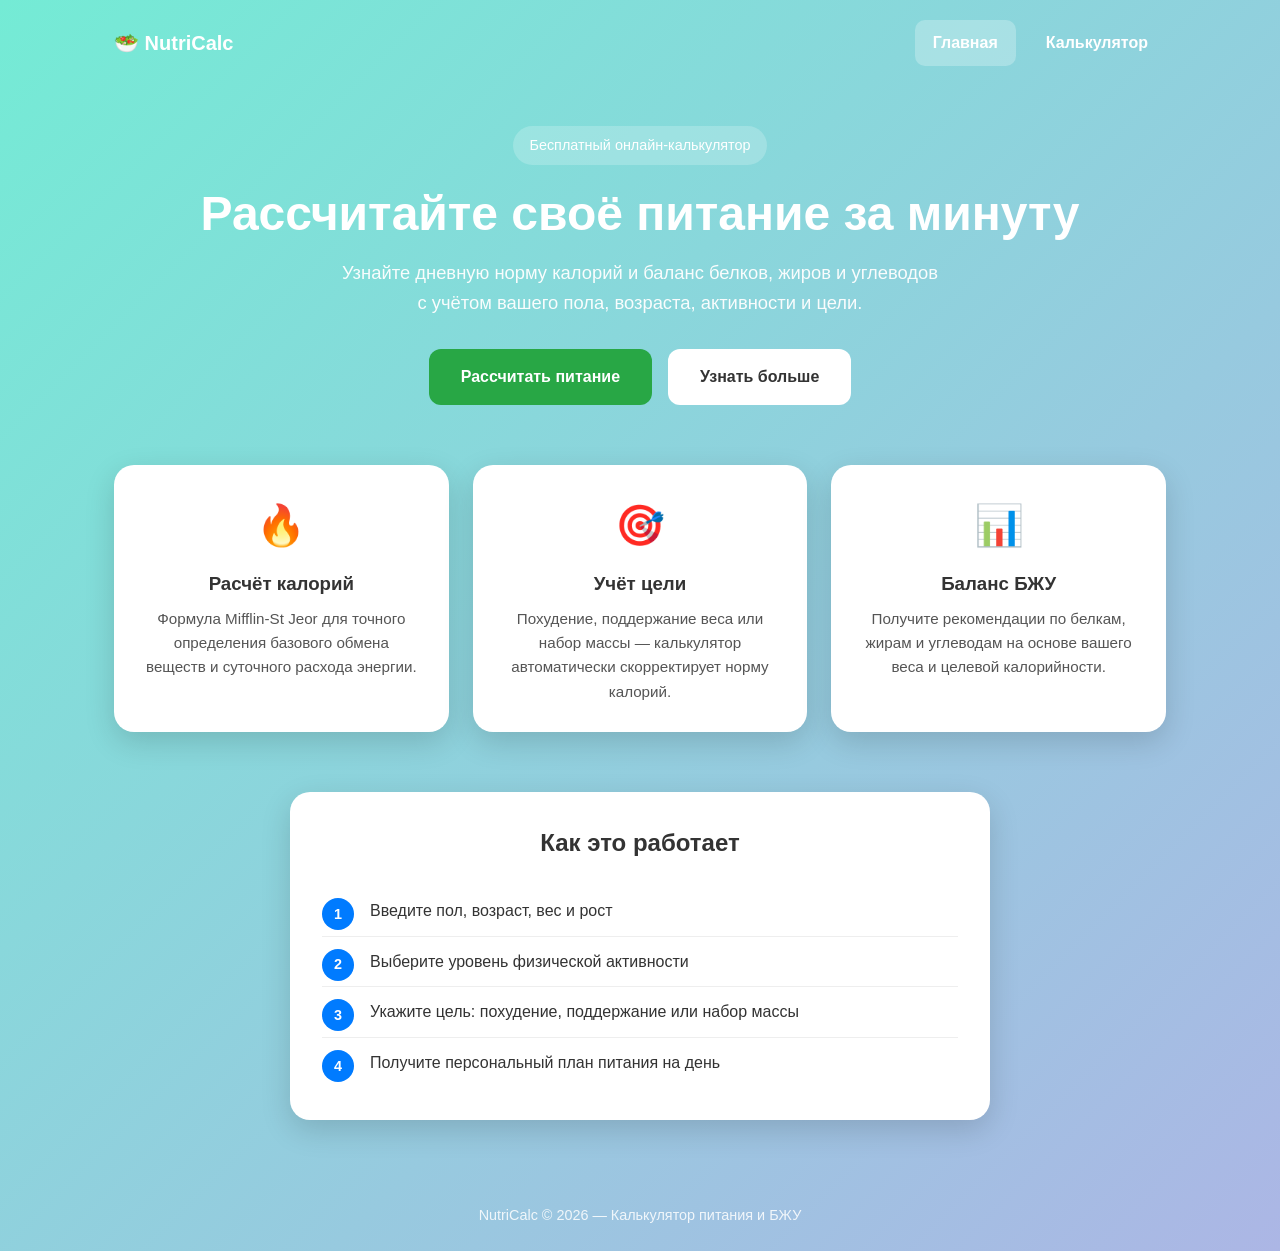
==== index.html @ 10511584 "Add files via upload" ====
<!DOCTYPE html>
<html lang="ru">
<head>
    <meta charset="UTF-8">
    <meta name="viewport" content="width=device-width, initial-scale=1.0">
    <meta name="description" content="Калькулятор питания — расчёт калорий и БЖУ для похудения, поддержания веса или набора массы.">
    <title>NutriCalc — Калькулятор питания и БЖУ</title>
    <link rel="stylesheet" href="css/main.css">
</head>
<body>

<nav class="nav">
    <a href="index.html" class="nav-logo">🥗 NutriCalc</a>
    <div class="nav-links">
        <a href="index.html" class="nav-link nav-link--active">Главная</a>
        <a href="calculator.html" class="nav-link">Калькулятор</a>
    </div>
</nav>

<header class="hero">
    <span class="hero-badge">Бесплатный онлайн-калькулятор</span>
    <h1>Рассчитайте своё питание за минуту</h1>
    <p>
        Узнайте дневную норму калорий и баланс белков, жиров и углеводов
        с учётом вашего пола, возраста, активности и цели.
    </p>
    <div class="hero-actions">
        <a href="calculator.html" class="btn btn-primary">Рассчитать питание</a>
        <a href="#features" class="btn btn-secondary">Узнать больше</a>
    </div>
</header>

<section class="features" id="features">
    <div class="features-grid">
        <article class="feature-card">
            <div class="feature-icon">🔥</div>
            <h3>Расчёт калорий</h3>
            <p>Формула Mifflin-St Jeor для точного определения базового обмена веществ и суточного расхода энергии.</p>
        </article>
        <article class="feature-card">
            <div class="feature-icon">🎯</div>
            <h3>Учёт цели</h3>
            <p>Похудение, поддержание веса или набор массы — калькулятор автоматически скорректирует норму калорий.</p>
        </article>
        <article class="feature-card">
            <div class="feature-icon">📊</div>
            <h3>Баланс БЖУ</h3>
            <p>Получите рекомендации по белкам, жирам и углеводам на основе вашего веса и целевой калорийности.</p>
        </article>
    </div>
</section>

<section class="how-it-works">
    <h2>Как это работает</h2>
    <ol class="steps">
        <li>Введите пол, возраст, вес и рост</li>
        <li>Выберите уровень физической активности</li>
        <li>Укажите цель: похудение, поддержание или набор массы</li>
        <li>Получите персональный план питания на день</li>
    </ol>
</section>

<footer class="footer">
    <p>NutriCalc © 2026 — Калькулятор питания и БЖУ</p>
</footer>

</body>
</html>
---- css/main.css ----
/* ===============================
   ОБЩИЕ СТИЛИ
================================ */

* {
    box-sizing: border-box;
    margin: 0;
    padding: 0;
}

:root {
    --gradient: linear-gradient(135deg, #74ebd5, #acb6e5);
    --primary: #28a745;
    --primary-hover: #218838;
    --accent: #007bff;
    --text: #333;
    --text-muted: #555;
    --white: #fff;
    --shadow: 0 10px 30px rgba(0, 0, 0, 0.15);
    --radius: 20px;
}

body {
    font-family: "Segoe UI", Arial, sans-serif;
    color: var(--text);
    background: var(--gradient);
    min-height: 100vh;
    line-height: 1.6;
}

a {
    color: inherit;
    text-decoration: none;
}

/* ===============================
   НАВИГАЦИЯ
================================ */

.nav {
    display: flex;
    align-items: center;
    justify-content: space-between;
    max-width: 1100px;
    margin: 0 auto;
    padding: 20px 24px;
}

.nav-logo {
    font-size: 1.25rem;
    font-weight: 700;
    color: var(--white);
}

.nav-links {
    display: flex;
    gap: 12px;
}

.nav-link {
    padding: 10px 18px;
    border-radius: 10px;
    color: var(--white);
    font-weight: 600;
    transition: background 0.2s;
}

.nav-link:hover {
    background: rgba(255, 255, 255, 0.2);
}

.nav-link--active {
    background: rgba(255, 255, 255, 0.25);
}

/* ===============================
   ЛЕНДИНГ
================================ */

.hero {
    max-width: 1100px;
    margin: 0 auto;
    padding: 40px 24px 60px;
    text-align: center;
    color: var(--white);
}

.hero-badge {
    display: inline-block;
    padding: 8px 16px;
    background: rgba(255, 255, 255, 0.2);
    border-radius: 50px;
    font-size: 0.9rem;
    margin-bottom: 20px;
}

.hero h1 {
    font-size: clamp(2rem, 5vw, 3rem);
    margin-bottom: 16px;
    line-height: 1.2;
}

.hero p {
    font-size: 1.15rem;
    max-width: 600px;
    margin: 0 auto 32px;
    opacity: 0.95;
}

.hero-actions {
    display: flex;
    gap: 16px;
    justify-content: center;
    flex-wrap: wrap;
}

.btn {
    display: inline-block;
    padding: 15px 32px;
    border-radius: 12px;
    font-size: 1rem;
    font-weight: 600;
    cursor: pointer;
    border: none;
    transition: transform 0.2s, background 0.2s;
}

.btn:hover {
    transform: translateY(-2px);
}

.btn-primary {
    background: var(--primary);
    color: var(--white);
}

.btn-primary:hover {
    background: var(--primary-hover);
}

.btn-secondary {
    background: var(--white);
    color: var(--text);
}

.btn-secondary:hover {
    background: #f0f0f0;
}

.features {
    max-width: 1100px;
    margin: 0 auto;
    padding: 0 24px 60px;
}

.features-grid {
    display: grid;
    grid-template-columns: repeat(auto-fit, minmax(260px, 1fr));
    gap: 24px;
}

.feature-card {
    background: var(--white);
    padding: 28px;
    border-radius: var(--radius);
    box-shadow: var(--shadow);
    text-align: center;
}

.feature-icon {
    font-size: 2.5rem;
    margin-bottom: 12px;
}

.feature-card h3 {
    margin-bottom: 8px;
    color: var(--text);
}

.feature-card p {
    color: var(--text-muted);
    font-size: 0.95rem;
}

.how-it-works {
    max-width: 700px;
    margin: 0 auto 60px;
    padding: 32px;
    background: var(--white);
    border-radius: var(--radius);
    box-shadow: var(--shadow);
}

.how-it-works h2 {
    text-align: center;
    margin-bottom: 24px;
}

.steps {
    list-style: none;
    counter-reset: step;
}

.steps li {
    counter-increment: step;
    padding: 12px 0 12px 48px;
    position: relative;
    border-bottom: 1px solid #eee;
}

.steps li:last-child {
    border-bottom: none;
}

.steps li::before {
    content: counter(step);
    position: absolute;
    left: 0;
    top: 12px;
    width: 32px;
    height: 32px;
    background: var(--accent);
    color: var(--white);
    border-radius: 50%;
    display: flex;
    align-items: center;
    justify-content: center;
    font-weight: 700;
    font-size: 0.9rem;
}

.footer {
    text-align: center;
    padding: 24px;
    color: rgba(255, 255, 255, 0.85);
    font-size: 0.9rem;
}

/* ===============================
   КАЛЬКУЛЯТОР
================================ */

.page-calculator {
    padding: 20px 24px 40px;
}

.container {
    max-width: 600px;
    margin: auto;
    background: var(--white);
    padding: 30px;
    border-radius: var(--radius);
    box-shadow: var(--shadow);
}

.container h1 {
    text-align: center;
    color: var(--text);
}

.container .subtitle {
    text-align: center;
    color: var(--text-muted);
    margin-top: 8px;
}

.back-link {
    display: inline-block;
    margin-bottom: 16px;
    color: var(--white);
    font-weight: 600;
}

.back-link:hover {
    text-decoration: underline;
}

label {
    display: block;
    margin-top: 15px;
    font-weight: bold;
}

input,
select {
    width: 100%;
    padding: 12px;
    margin-top: 5px;
    border-radius: 10px;
    border: 1px solid #ccc;
    font-size: 16px;
}

button[type="submit"],
.btn-calculate {
    width: 100%;
    margin-top: 25px;
    padding: 15px;
    border: none;
    border-radius: 12px;
    background: var(--primary);
    color: var(--white);
    font-size: 18px;
    cursor: pointer;
}

button[type="submit"]:hover,
.btn-calculate:hover {
    background: var(--primary-hover);
}

.result {
    margin-top: 25px;
    padding: 20px;
    background: #f7f7f7;
    border-radius: 15px;
    display: none;
}

.result h2 {
    text-align: center;
}

.result.visible {
    display: block;
}

.macros {
    display: grid;
    grid-template-columns: repeat(3, 1fr);
    gap: 10px;
    margin-top: 16px;
}

.card {
    background: var(--white);
    padding: 15px;
    text-align: center;
    border-radius: 12px;
    box-shadow: 0 3px 10px rgba(0, 0, 0, 0.1);
}

.card span {
    display: block;
    font-size: 22px;
    font-weight: bold;
    color: var(--accent);
}

.info {
    margin-top: 20px;
    font-size: 14px;
    color: var(--text-muted);
    line-height: 1.5;
}

.error-message {
    margin-top: 16px;
    padding: 12px;
    background: #ffe0e0;
    color: #c00;
    border-radius: 10px;
    display: none;
}

.error-message.visible {
    display: block;
}

/* ===============================
   АДАПТИВНОСТЬ
================================ */

@media (max-width: 500px) {
    .macros {
        grid-template-columns: 1fr;
    }

    .nav {
        flex-direction: column;
        gap: 12px;
    }
}
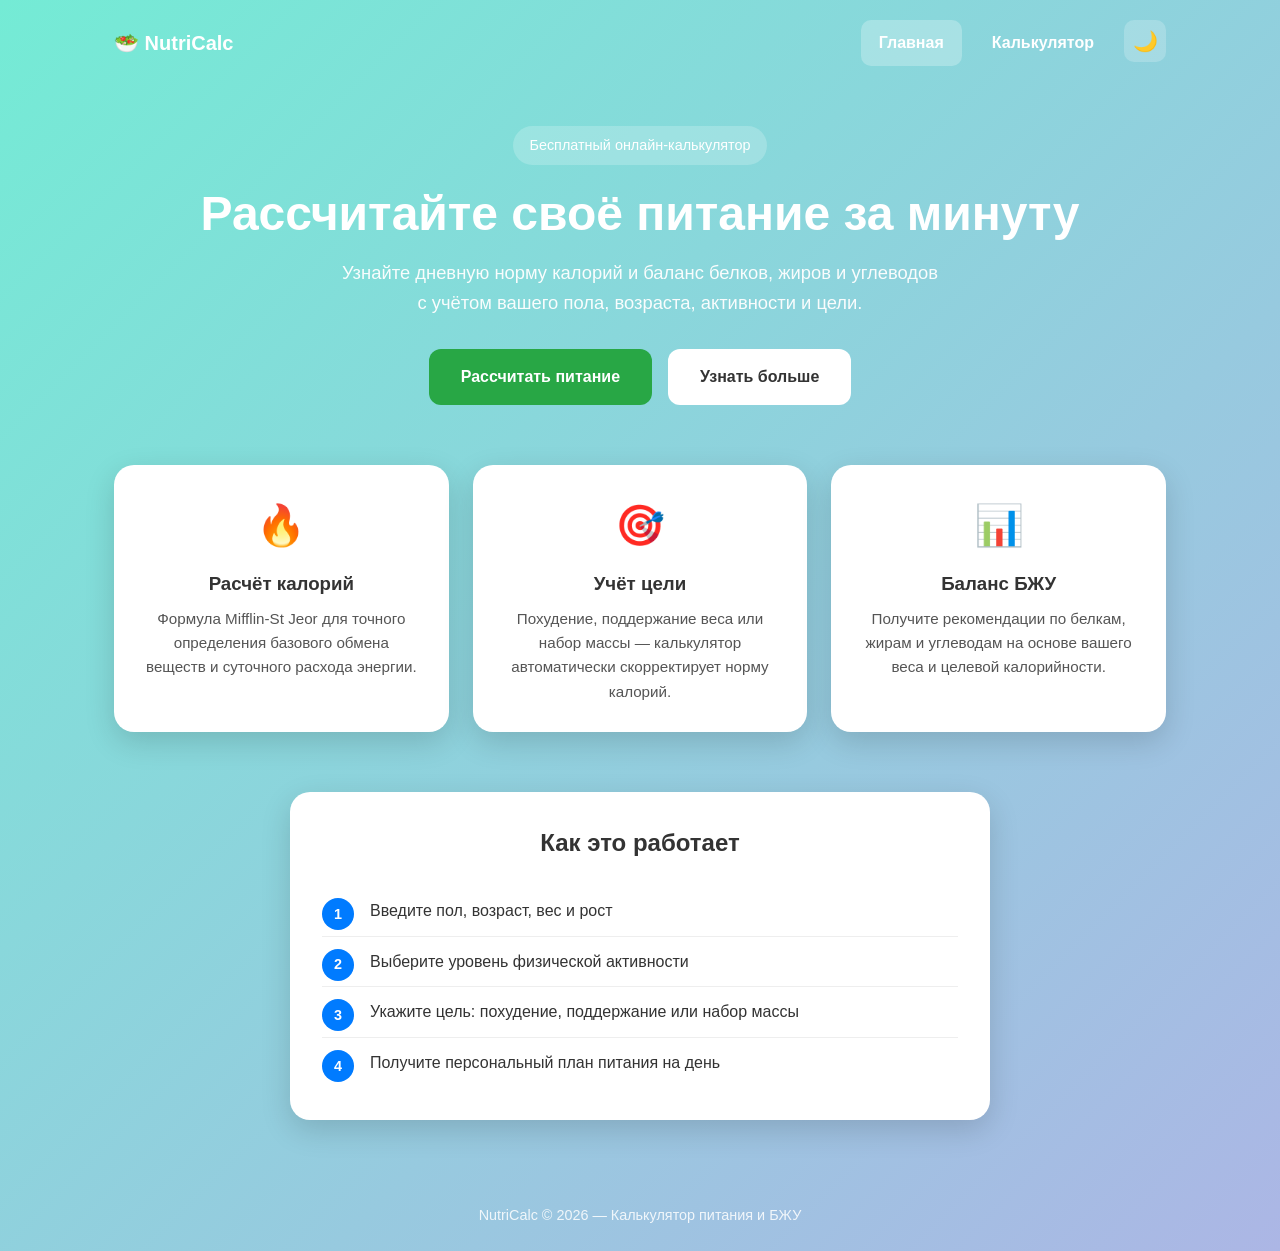
==== commit 2a34ac3e: "Update index.html Внес изменения в страницу index добавив режим смены темы со светлой на темную" ====
--- a/index.html
+++ b/index.html
@@ -6,6 +6,75 @@
     <meta name="description" content="Калькулятор питания — расчёт калорий и БЖУ для похудения, поддержания веса или набора массы.">
     <title>NutriCalc — Калькулятор питания и БЖУ</title>
     <link rel="stylesheet" href="css/main.css">
+    <script>
+        (function () {
+            var saved = localStorage.getItem("theme");
+            var prefersDark = window.matchMedia("(prefers-color-scheme: dark)").matches;
+            var theme = saved || (prefersDark ? "dark" : "light");
+            document.documentElement.setAttribute("data-theme", theme);
+        })();
+    </script>
+    <style>
+        .theme-toggle {
+            display: flex;
+            align-items: center;
+            justify-content: center;
+            width: 42px;
+            height: 42px;
+            padding: 0;
+            border: none;
+            border-radius: 10px;
+            background: rgba(255, 255, 255, 0.2);
+            color: #fff;
+            font-size: 1.25rem;
+            cursor: pointer;
+            transition: background 0.2s, transform 0.2s;
+        }
+
+        .theme-toggle:hover {
+            background: rgba(255, 255, 255, 0.3);
+            transform: scale(1.05);
+        }
+
+        [data-theme="dark"] {
+            --gradient: linear-gradient(135deg, #0f172a, #1e293b, #334155);
+            --card-bg: #1e293b;
+            --text-on-card: #f1f5f9;
+            --text-muted-on-card: #94a3b8;
+            --border-color: #334155;
+            --shadow: 0 10px 30px rgba(0, 0, 0, 0.45);
+        }
+
+        [data-theme="dark"] .feature-card,
+        [data-theme="dark"] .how-it-works {
+            background: var(--card-bg);
+            box-shadow: var(--shadow);
+        }
+
+        [data-theme="dark"] .feature-card h3,
+        [data-theme="dark"] .how-it-works h2 {
+            color: var(--text-on-card);
+        }
+
+        [data-theme="dark"] .feature-card p,
+        [data-theme="dark"] .steps li {
+            color: var(--text-muted-on-card);
+        }
+
+        [data-theme="dark"] .steps li {
+            border-bottom-color: var(--border-color);
+        }
+
+        [data-theme="dark"] .btn-secondary {
+            background: var(--card-bg);
+            color: var(--text-on-card);
+            border: 1px solid var(--border-color);
+        }
+
+        [data-theme="dark"] .btn-secondary:hover {
+            background: #334155;
+        }
+    </style>
 </head>
 <body>
 
@@ -14,6 +83,7 @@
     <div class="nav-links">
         <a href="index.html" class="nav-link nav-link--active">Главная</a>
         <a href="calculator.html" class="nav-link">Калькулятор</a>
+        <button type="button" class="theme-toggle" id="theme-toggle" aria-label="Переключить тему" title="Переключить тему">🌙</button>
     </div>
 </nav>
 
@@ -64,5 +134,30 @@
     <p>NutriCalc © 2026 — Калькулятор питания и БЖУ</p>
 </footer>
 
+<script>
+    (function () {
+        var toggle = document.getElementById("theme-toggle");
+        var icons = { light: "🌙", dark: "☀️" };
+
+        function updateIcon(theme) {
+            toggle.textContent = theme === "dark" ? icons.dark : icons.light;
+            toggle.setAttribute("aria-label", theme === "dark" ? "Включить светлую тему" : "Включить тёмную тему");
+        }
+
+        updateIcon(document.documentElement.getAttribute("data-theme"));
+
+        toggle.addEventListener("click", function () {
+            var current = document.documentElement.getAttribute("data-theme");
+            var next = current === "dark" ? "light" : "dark";
+            document.documentElement.setAttribute("data-theme", next);
+            localStorage.setItem("theme", next);
+            updateIcon(next);
+        });
+    })();
+</script>
+
 </body>
 </html>
+
+</body>
+</html>
